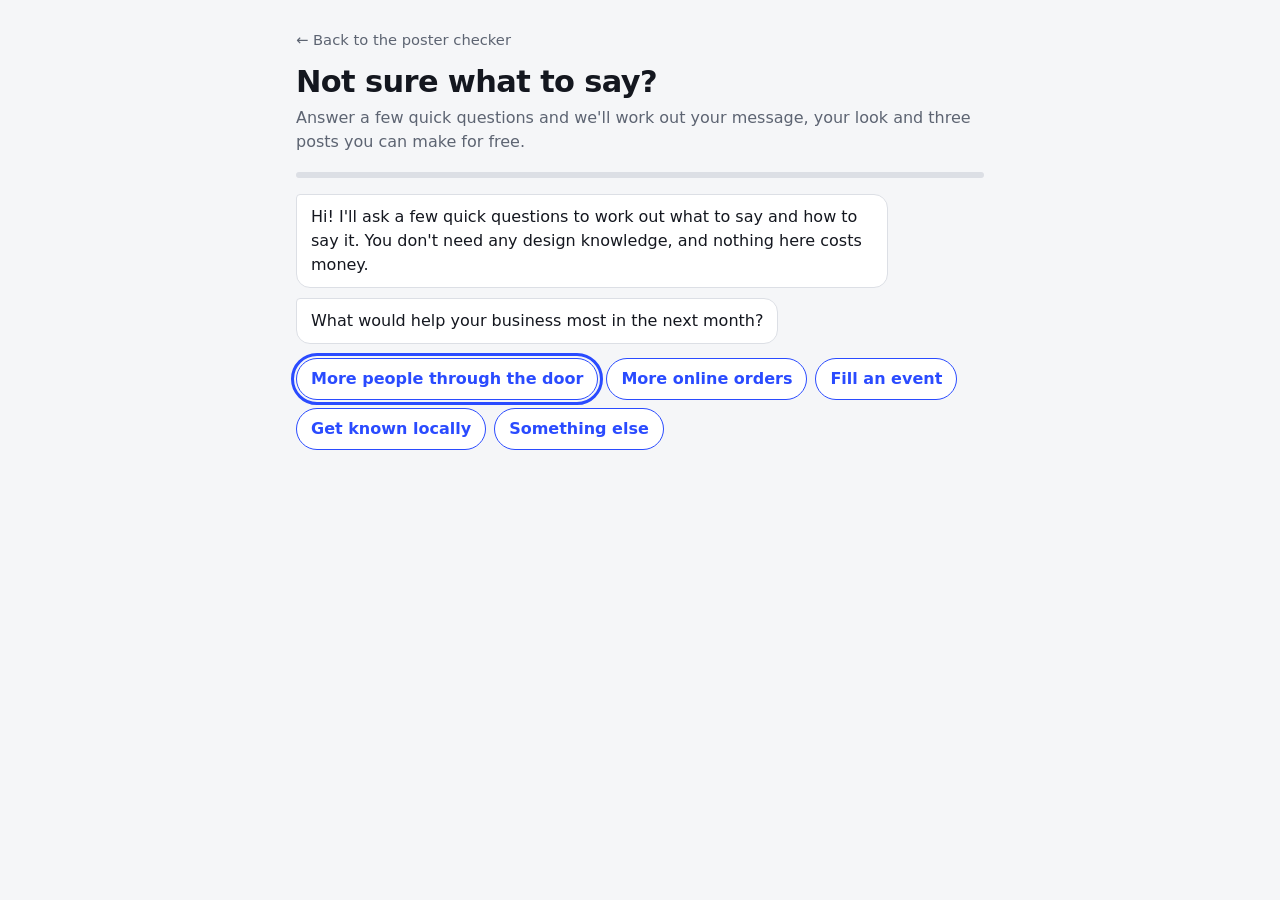
==== frontend/brief.html @ 22229e42 "Add files via upload" ====
<!DOCTYPE html>
<html lang="en">
<head>
<meta charset="UTF-8">
<meta name="viewport" content="width=device-width, initial-scale=1">
<title>Not sure what to say? · Saccade</title>
<style>
  :root {
    --bg: #f5f6f8;
    --panel: #ffffff;
    --ink: #14171f;
    --muted: #5d6472;
    --line: #dcdfe5;
    --accent: #2a4bff;
    --hi: #ffe14d;
  }
  * { box-sizing: border-box; }
  body {
    margin: 0; background: var(--bg); color: var(--ink);
    font-family: "Avenir Next", "Segoe UI", system-ui, sans-serif; line-height: 1.5;
  }
  .wrap { max-width: 720px; margin: 0 auto; padding: 28px 16px 64px; }
  header h1 { font-size: 1.9rem; line-height: 1.15; margin: 0 0 6px; letter-spacing: -0.02em; }
  header p { margin: 0 0 18px; color: var(--muted); }
  .back { display: inline-block; margin-bottom: 14px; color: var(--muted); text-decoration: none; font-size: 0.92rem; }
  .back:hover { color: var(--ink); }
  .progress { height: 6px; background: var(--line); border-radius: 3px; overflow: hidden; margin-bottom: 16px; }
  .progress > span { display: block; height: 100%; width: 0; background: var(--accent); transition: width 0.4s ease; }

  #log { display: flex; flex-direction: column; gap: 10px; }
  .msg { max-width: 86%; padding: 10px 14px; border-radius: 14px; white-space: pre-wrap; }
  .msg.bot { background: var(--panel); border: 1px solid var(--line); border-top-left-radius: 4px; align-self: flex-start; }
  .msg.me { background: var(--accent); color: #fff; border-top-right-radius: 4px; align-self: flex-end; }
  .typing { color: var(--muted); font-style: italic; }

  #composer { margin-top: 14px; display: flex; flex-direction: column; gap: 10px; }
  .row { display: flex; flex-wrap: wrap; gap: 8px; }
  .chip {
    font: inherit; padding: 8px 14px; border-radius: 999px; cursor: pointer;
    border: 1.5px solid var(--accent); background: #fff; color: var(--accent); font-weight: 600;
  }
  .chip:hover { background: #eef1ff; }
  .chip.on { background: var(--accent); color: #fff; }
  .chip.soft { border-color: var(--line); color: var(--ink); font-weight: 500; }
  .field { display: flex; gap: 8px; }
  .field input {
    flex: 1; font: inherit; padding: 10px 12px; border: 1.5px solid var(--line); border-radius: 8px; background: #fff; color: var(--ink);
  }
  button.primary {
    font: inherit; font-weight: 700; border: 0; border-radius: 8px; padding: 10px 18px;
    background: var(--accent); color: #fff; cursor: pointer;
  }
  button.primary:disabled { opacity: 0.45; cursor: not-allowed; }
  .hint { font-size: 0.88rem; color: var(--muted); }
  :focus-visible { outline: 3px solid var(--accent); outline-offset: 2px; }

  /* the brief */
  .brief { background: var(--panel); border: 1px solid var(--line); border-radius: 14px; padding: 22px; margin-top: 6px; }
  .brief h2 { margin: 0 0 4px; font-size: 1.3rem; }
  .brief h3 { margin: 22px 0 8px; font-size: 0.8rem; letter-spacing: 0.08em; text-transform: uppercase; color: var(--muted); }
  .core { font-size: 1.5rem; font-weight: 700; line-height: 1.25; letter-spacing: -0.01em; }
  .core mark { background: var(--hi); padding: 0 4px; border-radius: 3px; }
  .swatches { display: flex; flex-wrap: wrap; gap: 8px; margin-bottom: 8px; }
  .sw { width: 86px; height: 54px; border-radius: 8px; display: flex; align-items: flex-end; padding: 4px 6px; font-size: 0.72rem; border: 1px solid rgba(0,0,0,.08); }
  .ideas { display: grid; gap: 10px; }
  .idea { border: 1px solid var(--line); border-radius: 10px; padding: 12px 14px; }
  .idea b { display: block; }
  .tag { display: inline-block; font-size: 0.72rem; font-weight: 700; padding: 1px 8px; border-radius: 999px; background: var(--hi); margin-left: 6px; vertical-align: 1px; }
  .tag.later { background: var(--bg); color: var(--muted); }
  .notice { font-size: 0.9rem; color: var(--muted); margin-top: 4px; }
  .brief ul { margin: 0; padding-left: 20px; }
  .brief li { margin-bottom: 4px; }
  .actions { display: flex; flex-wrap: wrap; gap: 10px; margin-top: 24px; }
  a.primary { text-decoration: none; display: inline-block; font-weight: 700; border-radius: 8px; padding: 11px 18px; background: var(--accent); color: #fff; }
  button.secondary { font: inherit; font-weight: 600; padding: 10px 16px; border-radius: 8px; border: 1.5px solid var(--line); background: #fff; color: var(--ink); cursor: pointer; }
</style>
</head>
<body>
<div class="wrap">
  <a class="back" href="./#try">← Back to the poster checker</a>
  <header>
    <h1>Not sure what to say?</h1>
    <p>Answer a few quick questions and we'll work out your message, your look and three posts you can make for free.</p>
  </header>
  <div class="progress" aria-hidden="true"><span id="bar"></span></div>
  <div id="log" role="log" aria-live="polite"></div>
  <div id="composer"></div>
  <noscript>This page needs JavaScript to run.</noscript>
</div>

<script>
/* =====================================================================
   1. PURE LOGIC (no page code here, easy to test and to change)
   ===================================================================== */
const words = s => s.trim().split(/\s+/).filter(Boolean);
const cap = s => s ? s.charAt(0).toUpperCase() + s.slice(1) : s;

// Guess what kind of message the owner wants to promote.
function classify(t) {
  const s = t.toLowerCase();
  if (/(\d+\s?%|\boff\b|\bsale\b|discount|\bdeal\b|£|bogof|2[- ]?for[- ]?1|voucher|half price)/.test(s)) return 'offer';
  if (/(night|event|party|workshop|market|launch|opening|open mic|class|festival|gig|concert|tournament|meetup|social|show|live music)/.test(s)) return 'event';
  if (/(menu|\bnew\b|flavou?r|collection|range|dish|product|batch|season|special|arrival|drink|bake|coffee|cake)/.test(s)) return 'product';
  return 'story';
}

// "Jazz night on Friday, 2-for-1 cocktails" -> two separate messages.
// Only splits when EVERY piece has at least two words, so "pastries and coffee" stays whole.
function splitIdeas(t) {
  const parts = t.split(/\s*(?:,|;|&|\+|\band\b|\bplus\b|\/)\s*/i).map(p => p.trim()).filter(Boolean);
  const real = parts.filter(p => words(p).length >= 2);
  return (real.length >= 2 && real.length === parts.length) ? real.slice(0, 4) : [];
}

const PALETTES = {
  Cosy: ['#E8B07A', '#7A4B2A', '#FFF3E0'], Sleek: ['#111111', '#F5F5F5', '#C8A96A'],
  Playful: ['#FF5E5B', '#FFD23F', '#3BCEAC'], Serious: ['#12263A', '#FFFFFF', '#D1495B'],
  Handmade: ['#C97B4A', '#F2E3C6', '#4F6D5A'], Modern: ['#1D3557', '#F1FAEE', '#E63946'],
  Bold: ['#FF3D00', '#111111', '#FFE600'], Calm: ['#A8C3BC', '#F6F3EE', '#3D5A80'],
  Friendly: ['#FF8C42', '#FFF1D6', '#2A9D8F'], Premium: ['#1B1B1B', '#D4AF37', '#F7F1E3']
};
const FONTS = {
  Playful: 'Poppins (bold for the main message) with Nunito for small text',
  Bold: 'Poppins (bold for the main message) with Nunito for small text',
  Friendly: 'Poppins (bold for the main message) with Nunito for small text',
  Sleek: 'Montserrat or Inter, with lots of empty space',
  Modern: 'Montserrat or Inter, with lots of empty space',
  Premium: 'Montserrat or Inter, with lots of empty space',
  Cosy: 'Fraunces or Lora for the headline, Inter for small text',
  Handmade: 'Fraunces or Lora for the headline, Inter for small text',
  Serious: 'Inter or Source Serif, regular weight, generous spacing',
  Calm: 'Inter or Source Serif, regular weight, generous spacing'
};
const VOICES = {
  Playful: 'Light and a little cheeky. Use emoji sparingly.',
  Serious: 'Calm and confident. No exclamation marks.',
  Premium: 'Calm and confident. No exclamation marks.',
  Cosy: 'Warm, like talking to a regular.',
  Friendly: 'Warm, like talking to a regular.',
  Handmade: 'Warm and honest, like talking to a regular.',
  Bold: 'Short and punchy.',
  Sleek: 'Clean and direct. Fewer words.',
  Modern: 'Clean and direct. Fewer words.',
  Calm: 'Gentle and reassuring.'
};
const PHOTOS = {
  Cosy: 'warm light, close-ups of hands, steam and texture',
  Handmade: 'warm light, close-ups of hands, steam and texture',
  Sleek: 'clean backgrounds with plenty of empty space',
  Modern: 'clean backgrounds with plenty of empty space',
  Premium: 'clean backgrounds with plenty of empty space',
  Playful: 'bright, close and a bit messy is fine',
  Bold: 'bright, close and a bit messy is fine',
  Friendly: 'bright, natural, with people in the shot',
  Calm: 'soft daylight and wider shots',
  Serious: 'soft daylight, one subject, nothing in the background'
};

function ideasFor(A) {
  const when = A.when && A.when !== 'No end date' ? A.when : '';
  const type = A.offerType || 'story';
  let list;
  if (type === 'offer') list = [
    { title: 'The big number', what: `Make "${A.offer}" the biggest thing on the post, about a third of the space. Your name goes small in a corner${when ? `, with "${when.toLowerCase()}" underneath` : ''}.`, notice: 'The offer' },
    { title: 'One photo, one line', what: 'Use your best photo of what you sell and put the offer as a single short line on a calm part of the picture.', notice: 'The offer, then the photo' },
    { title: 'Last-chance reminder', what: when ? 'Post the same offer again on the last day with "ends tonight" or "last day".' : 'Repeat the offer once a week with a fresh photo, so regulars keep seeing it.', notice: when ? 'The deadline' : 'The offer' }
  ];
  else if (type === 'event') list = [
    { title: 'Date first', what: `Make the day and time the biggest text${A.when ? ` ("${A.when}")` : ''}, then the event name just below it. Add the place in smaller text.`, notice: 'The date' },
    { title: 'Behind the scenes', what: 'Post a 10-second clip or photo of you getting ready for it, with the event name as the only caption line.', notice: 'The event name' },
    { title: 'The day-before reminder', what: 'Post a simple "tomorrow" or "tonight" reminder with the same layout as your first post, so people recognise it.', notice: '"Tonight" or "Tomorrow"' }
  ];
  else if (type === 'product') list = [
    { title: 'Hero shot', what: 'One close-up photo of it on a plain background, with its name below in large text.', notice: 'The product' },
    { title: 'Made today', what: `A short clip or photo of it being made or prepared${A.special ? `, with "${A.special}" as the caption` : ''}.`, notice: 'The process' },
    { title: 'First reactions', what: 'Ask a customer what they think and post a photo with their one-line quote.', notice: 'The quote' }
  ];
  else list = [
    { title: 'Meet the maker', what: 'A friendly portrait of you or your team with one sentence about why you do this.', notice: 'Your face' },
    { title: 'Why we started', what: 'A photo of where it all began with a short caption in your own words.', notice: 'The first line of your story' },
    { title: "Regulars' favourites", what: 'A post showing what regulars order most, with the name of each favourite.', notice: 'The favourite' }
  ];
  return list.map((x, i) => ({ ...x, tag: i === 0 ? 'Start here' : 'If you have time' }));
}

function whereFor(A) {
  const map = {
    'Instagram': 'Instagram: post idea 1 as a portrait image (1080 × 1350) and repeat the message as a story (1080 × 1920).',
    'WhatsApp': 'WhatsApp: send the image with a one-line caption to a broadcast list or your Status, and ask regulars to forward it.',
    'Facebook group': 'Local Facebook groups: share the same image and write the offer in the caption too. Check the group rules on promotion first.',
    'Shop window or poster': 'Shop window: print idea 1 at A4 or A3 and put the main message where eyes land at standing height.',
    'Word of mouth': 'Word of mouth: say it out loud at the till and put it on a small card with each receipt.'
  };
  return (A.channels || []).map(c => map[c]).filter(Boolean);
}

function freeTipsFor(A) {
  const has = x => (A.assets || []).includes(x);
  const tier = (A.budget || '').startsWith('Almost') ? 0 : (A.budget || '').startsWith('Some') ? 1 : 2;
  const tips = [];
  if (has('Phone photos') || has('Nothing yet') || !(A.assets || []).length)
    tips.push('Photos: use your phone next to a window in daylight, no flash, and wipe the lens first.');
  tips.push(has('A Canva account')
    ? 'Design: start from a blank 1080 × 1350 post in Canva and keep only the main message and your name.'
    : 'Design: Canva has a free plan with "Instagram Post" templates. Delete everything except the main message and your name.');
  tips.push('Fonts and colours: use only the ones in this brief. Everything is free on Google Fonts and Canva.');
  tips.push(tier === 0 ? 'Time: do only idea 1 this week. It takes about 15 minutes.'
    : tier === 1 ? 'Time: do ideas 1 and 2 this week and keep idea 3 for next week.'
    : 'Time: spread all three over a week, one post every two or three days.');
  if (tier > 0 && (A.channels || []).includes('Shop window or poster'))
    tips.push('Optional: print your window poster at a local print shop. It is usually a few pounds.');
  return tips;
}

function buildBrief(A) {
  const vibes = A.vibe && A.vibe.length ? A.vibe : ['Friendly'];
  const colours = [];
  vibes.slice(0, 2).forEach((v, i) => (PALETTES[v] || []).slice(0, i === 0 ? 3 : 2).forEach(c => { if (!colours.includes(c)) colours.push(c); }));
  const voice = [...new Set(vibes.slice(0, 2).map(v => VOICES[v]).filter(Boolean))].join(' ');
  const when = A.when && A.when !== 'No end date' ? A.when : '';
  let core = cap(A.offer || 'Your main message');
  if (A.offerType === 'offer' && when) core += ' · ' + when.toLowerCase();
  if (A.offerType === 'event' && A.when) core += ' · ' + A.when;
  if (A.offerType === 'product' && A.special) core += ' · ' + A.special;
  return {
    core,
    notice: (A.offer || '').slice(0, 80),
    audience: cap(A.audience || 'Your regulars'),
    different: A.why ? cap(A.why) : '',
    tone: vibes.map(v => v.toLowerCase()).join(', '),
    voice,
    colours: colours.slice(0, 5),
    font: FONTS[vibes[0]] || FONTS.Friendly,
    photo: PHOTOS[vibes[0]] || PHOTOS.Friendly,
    ideas: ideasFor(A),
    where: whereFor(A),
    free: freeTipsFor(A)
  };
}

function briefToText(b) {
  const L = [];
  L.push('MY CREATIVE BRIEF', '', 'Core message: ' + b.core, 'Who it is for: ' + b.audience);
  if (b.different) L.push('What makes us different: ' + b.different);
  L.push('Tone: ' + b.tone + '. ' + b.voice, 'Colours: ' + b.colours.join(', '), 'Fonts: ' + b.font, 'Photos: ' + b.photo, '', 'POST IDEAS');
  b.ideas.forEach((x, i) => L.push(`${i + 1}. ${x.title} (${x.tag}): ${x.what} People should notice first: ${x.notice}.`));
  L.push('', 'WHERE TO POST'); b.where.forEach(w => L.push('- ' + w));
  L.push('', 'MAKE IT FOR FREE'); b.free.forEach(w => L.push('- ' + w));
  return L.join('\n');
}

/* =====================================================================
   2. THE QUESTIONS
   Each question: id, kind ('choice' | 'text' | 'multi'), text, options...
   after(value) runs once the person answers. It can add follow-up questions
   with insertNext(...). That is what makes the chat adapt to the replies.
   ===================================================================== */
const CHIPS_BY_GOAL = {
  'More people through the door': ['Weekend offer: ', 'New on the menu: ', 'Now open late on '],
  'More online orders': ['Free delivery on ', 'New product: ', 'Bundle deal: '],
  'Fill an event': ['Live music on ', 'Workshop on ', 'Grand opening on '],
  'Get known locally': ['Our story: ', 'Meet the team: ', 'Why we started: ']
};

function detailQs(type) {
  if (type === 'offer') return [{ id: 'when', kind: 'choice', text: 'When does it end?', options: ['This weekend', 'This week', 'This month', 'No end date'] }];
  if (type === 'event') return [{ id: 'when', kind: 'text', text: 'What day, time and place? One line is fine.', placeholder: 'e.g. Friday 8pm, 12 Elvet Bridge' }];
  if (type === 'product') return [{ id: 'special', kind: 'text', text: 'What makes it special, in your own words?', placeholder: 'e.g. baked fresh every morning' }];
  return [];
}

// Decides what to ask next about the main message.
async function resolveOffer(v, noMore) {
  A.offer = v.trim().replace(/[.!\s]+$/, '');
  const parts = splitIdeas(A.offer);
  if (parts.length) {                       // several messages in one reply -> ask them to pick one
    insertNext({
      id: 'offerPick', kind: 'choice',
      text: `That's ${parts.length} messages in one. People only remember one at a time. Which matters most this week?`,
      options: parts, after: c => resolveOffer(c, true)
    });
    return;
  }
  if (!noMore && words(A.offer).length < 3) { // too vague -> ask for detail
    const first = A.offer;
    insertNext({
      id: 'offerMore', kind: 'text',
      text: 'Can you add a detail? For example how much, which product, or which day.',
      placeholder: 'e.g. 50% off all pastries, Saturday and Sunday',
      after: d => resolveOffer(first + ' ' + d, true)
    });
    return;
  }
  A.offerType = classify(A.offer);           // offer / event / product / story -> different follow-up
  insertNext(...detailQs(A.offerType));
}

const Q = {
  goal: {
    id: 'goal', kind: 'choice',
    text: 'What would help your business most in the next month?',
    options: ['More people through the door', 'More online orders', 'Fill an event', 'Get known locally', 'Something else'],
    after: v => { if (v === 'Something else') insertNext({ id: 'goal', kind: 'text', text: 'No problem. In a few words, what would help most?', placeholder: 'e.g. more weekday lunch customers' }); }
  },
  offer: {
    id: 'offerRaw', kind: 'text',
    text: () => A.goal === 'Fill an event' ? "What's the event? Tell me in your own words." : "What's one thing you'd love people to know this week?",
    placeholder: 'e.g. 50% off pastries this weekend',
    chips: () => CHIPS_BY_GOAL[A.goal] || [],
    after: v => resolveOffer(v, false)
  },
  audience: {
    id: 'audience', kind: 'choice', allowText: true,
    text: 'Now think of your best customer. Who are they?',
    options: ['Students', 'Families', 'Local regulars', 'Young professionals', 'Tourists', 'Everyone'],
    after: v => {
      if (/\b(everyone|everybody|anyone|anybody|all)\b/i.test(v))
        insertNext({ id: 'audience', kind: 'text', text: '"Everyone" is hard to design for. Think of the last person who bought from you. Who were they?', placeholder: 'e.g. a student buying lunch between lectures' });
    }
  },
  why: {
    id: 'why', kind: 'choice', allowText: true,
    text: 'What do your regulars say they love about you?',
    options: ['Friendly service', 'Great prices', 'Handmade / homemade', 'Quality', 'Local and independent', 'Convenient']
  },
  vibe: {
    id: 'vibe', kind: 'multi', max: 3,
    text: 'Which words fit your business best? Pick up to three.',
    options: ['Cosy', 'Sleek', 'Playful', 'Serious', 'Handmade', 'Modern', 'Bold', 'Calm', 'Friendly', 'Premium']
  },
  assets: {
    id: 'assets', kind: 'multi', exclusive: 'Nothing yet',
    text: 'What do you already have to work with?',
    options: ['Phone photos', 'Product photos', 'A logo', 'A Canva account', 'Nothing yet'],
    after: v => { if (v.includes('Nothing yet')) say("That's fine. A phone and window light are enough, and I'll show you how."); }
  },
  budget: {
    id: 'budget', kind: 'choice',
    text: 'How much time and money can you spare?',
    options: ['Almost none: 30 minutes a week, £0', 'Some: 1–2 hours a week, under £20', 'More: I can invest time and a bit of money']
  },
  channels: {
    id: 'channels', kind: 'multi', exclusive: 'Not sure yet',
    text: 'Where do your customers already look?',
    options: ['Instagram', 'WhatsApp', 'Facebook group', 'Shop window or poster', 'Word of mouth', 'Not sure yet'],
    after: v => {
      if (v.includes('Not sure yet')) {
        A.channels = ['Instagram', 'Shop window or poster'];
        say("No problem. I'll start you with Instagram and a poster for your window.");
      }
    }
  }
};
const BASE = [Q.goal, Q.offer, Q.audience, Q.why, Q.vibe, Q.assets, Q.budget, Q.channels];

/* =====================================================================
   3. THE CHAT ENGINE
   ===================================================================== */
const logEl = document.getElementById('log');
const composer = document.getElementById('composer');
const bar = document.getElementById('bar');
let A = {}, queue = [], asked = 0, currentQ = null;

function el(tag, cls, text) {
  const e = document.createElement(tag);
  if (cls) e.className = cls;
  if (text !== undefined) e.textContent = text;
  return e;
}
function insertNext(...qs) { queue.unshift(...qs); }
function scrollDown() { logEl.lastElementChild && logEl.lastElementChild.scrollIntoView({ behavior: 'smooth', block: 'nearest' }); }
function add(cls, text) { const m = el('div', 'msg ' + cls, text); logEl.appendChild(m); scrollDown(); return m; }
function me(text) { add('me', text); }
function say(text) { add('bot', text); }
function bot(text, delay = 450) {
  return new Promise(resolve => {
    const t = add('bot typing', '…');
    setTimeout(() => { t.className = 'msg bot'; t.textContent = text; scrollDown(); resolve(); }, delay);
  });
}
function setBar(r) { bar.style.width = Math.round(r * 100) + '%'; }

async function next() {
  if (!queue.length) return finish();
  currentQ = queue.shift();
  asked++;
  setBar((asked - 1) / (asked + queue.length));
  const text = typeof currentQ.text === 'function' ? currentQ.text() : currentQ.text;
  await bot(text);
  renderComposer(currentQ);
}

async function submit(q, value, display) {
  composer.replaceChildren();
  me(display !== undefined ? display : String(value));
  A[q.id] = value;
  if (q.after) await q.after(value);
  next();
}

function renderComposer(q) {
  composer.replaceChildren();
  if (q.kind === 'choice') {
    const row = el('div', 'row');
    q.options.forEach(o => { const b = el('button', 'chip', o); b.type = 'button'; b.onclick = () => submit(q, o); row.appendChild(b); });
    composer.appendChild(row);
    if (q.allowText) { composer.appendChild(el('div', 'hint', 'Or type your own:')); composer.appendChild(textField(q, 'Type here')); }
    row.firstChild.focus();
  } else if (q.kind === 'text') {
    const sug = q.chips ? q.chips() : [];
    if (sug.length) {
      const row = el('div', 'row');
      sug.forEach(s => { const b = el('button', 'chip soft', s.trim().replace(/[:]$/, '') + '…'); b.type = 'button'; b.onclick = () => { input.value = s; input.focus(); input.setSelectionRange(s.length, s.length); }; row.appendChild(b); });
      composer.appendChild(el('div', 'hint', 'Need a start? Tap one and finish it:'));
      composer.appendChild(row);
    }
    const f = textField(q, q.placeholder || 'Type your answer');
    var input = f.querySelector('input');
    composer.appendChild(f);
    input.focus();
  } else if (q.kind === 'multi') {
    const picked = new Set();
    const row = el('div', 'row');
    const done = el('button', 'primary', 'Done'); done.type = 'button'; done.disabled = true;
    const chips = {};
    q.options.forEach(o => {
      const b = el('button', 'chip', o); b.type = 'button'; b.setAttribute('aria-pressed', 'false'); chips[o] = b;
      b.onclick = () => {
        if (picked.has(o)) picked.delete(o);
        else {
          if (q.exclusive) {
            if (o === q.exclusive) picked.clear();
            else picked.delete(q.exclusive);
          }
          if (q.max && picked.size >= q.max && o !== q.exclusive) return;
          picked.add(o);
        }
        Object.entries(chips).forEach(([k, btn]) => { btn.classList.toggle('on', picked.has(k)); btn.setAttribute('aria-pressed', picked.has(k)); });
        done.disabled = picked.size === 0;
      };
      row.appendChild(b);
    });
    done.onclick = () => { const v = [...picked]; submit(q, v, v.join(', ')); };
    composer.appendChild(row);
    if (q.max) composer.appendChild(el('div', 'hint', 'Pick up to ' + q.max + '.'));
    composer.appendChild(done);
    row.firstChild.focus();
  }
}

function textField(q, placeholder) {
  const f = el('form', 'field');
  const i = el('input'); i.type = 'text'; i.placeholder = placeholder; i.setAttribute('aria-label', 'Your answer'); i.maxLength = 200;
  const b = el('button', 'primary', 'Send'); b.type = 'submit';
  f.append(i, b);
  f.onsubmit = e => { e.preventDefault(); const v = i.value.trim(); if (v) submit(q, v); };
  return f;
}

/* =====================================================================
   4. SHOWING THE BRIEF
   ===================================================================== */
function textOn(hex) {
  const n = parseInt(hex.slice(1), 16), r = n >> 16, g = (n >> 8) & 255, b = n & 255;
  return (0.299 * r + 0.587 * g + 0.114 * b) > 150 ? '#14171f' : '#ffffff';
}
function section(card, title, node) { card.append(el('h3', '', title), node); }
function list(items) { const u = el('ul'); items.forEach(t => u.appendChild(el('li', '', t))); return u; }

function renderBrief(b) {
  const card = el('div', 'brief');
  card.appendChild(el('h2', '', 'Your creative brief'));

  const core = el('div', 'core'); core.appendChild(el('mark', '', b.core));
  section(card, 'What people should notice first', core);
  section(card, 'Who it is for', el('div', '', b.audience + (b.different ? '. What makes you different: ' + b.different.toLowerCase() + '.' : '')));
  section(card, 'How it should sound', el('div', '', 'Tone: ' + b.tone + '. ' + b.voice));

  const look = el('div');
  const sw = el('div', 'swatches');
  b.colours.forEach(c => { const s = el('div', 'sw', c); s.style.background = c; s.style.color = textOn(c); sw.appendChild(s); });
  look.append(sw, el('div', '', 'Fonts: ' + b.font), el('div', '', 'Photos: ' + b.photo));
  section(card, 'Look and feel', look);

  const ideas = el('div', 'ideas');
  b.ideas.forEach((x, i) => {
    const d = el('div', 'idea');
    const t = el('b', '', (i + 1) + '. ' + x.title);
    t.appendChild(el('span', 'tag' + (i ? ' later' : ''), x.tag));
    d.append(t, el('div', '', x.what), el('div', 'notice', 'People should notice first: ' + x.notice));
    ideas.appendChild(d);
  });
  section(card, 'Three posts you can make', ideas);
  if (b.where.length) section(card, 'Where to post', list(b.where));
  section(card, 'Make it for free', list(b.free));

  const actions = el('div', 'actions');
  const check = el('a', 'primary', 'Check my post with Saccade →');
  check.href = './?notice=' + encodeURIComponent(b.notice) + '#try';
  const copy = el('button', 'secondary', 'Copy this brief'); copy.type = 'button';
  copy.onclick = async () => {
    try { await navigator.clipboard.writeText(briefToText(b)); copy.textContent = 'Copied ✓'; }
    catch (e) { copy.textContent = 'Could not copy'; }
  };
  const again = el('button', 'secondary', 'Start again'); again.type = 'button';
  again.onclick = start;
  actions.append(check, copy, again);
  card.appendChild(actions);

  logEl.appendChild(card);
  card.scrollIntoView({ behavior: 'smooth', block: 'start' });
}

async function finish() {
  setBar(1);
  composer.replaceChildren();
  await bot("That's everything I need. Here's your creative brief.");
  renderBrief(buildBrief(A));
}

async function start() {
  A = {}; queue = [...BASE]; asked = 0; currentQ = null;
  logEl.replaceChildren(); composer.replaceChildren(); setBar(0);
  await bot("Hi! I'll ask a few quick questions to work out what to say and how to say it. You don't need any design knowledge, and nothing here costs money.", 300);
  next();
}
if (typeof document !== 'undefined' && !window.__NO_AUTOSTART) start();
</script>
</body>
</html>
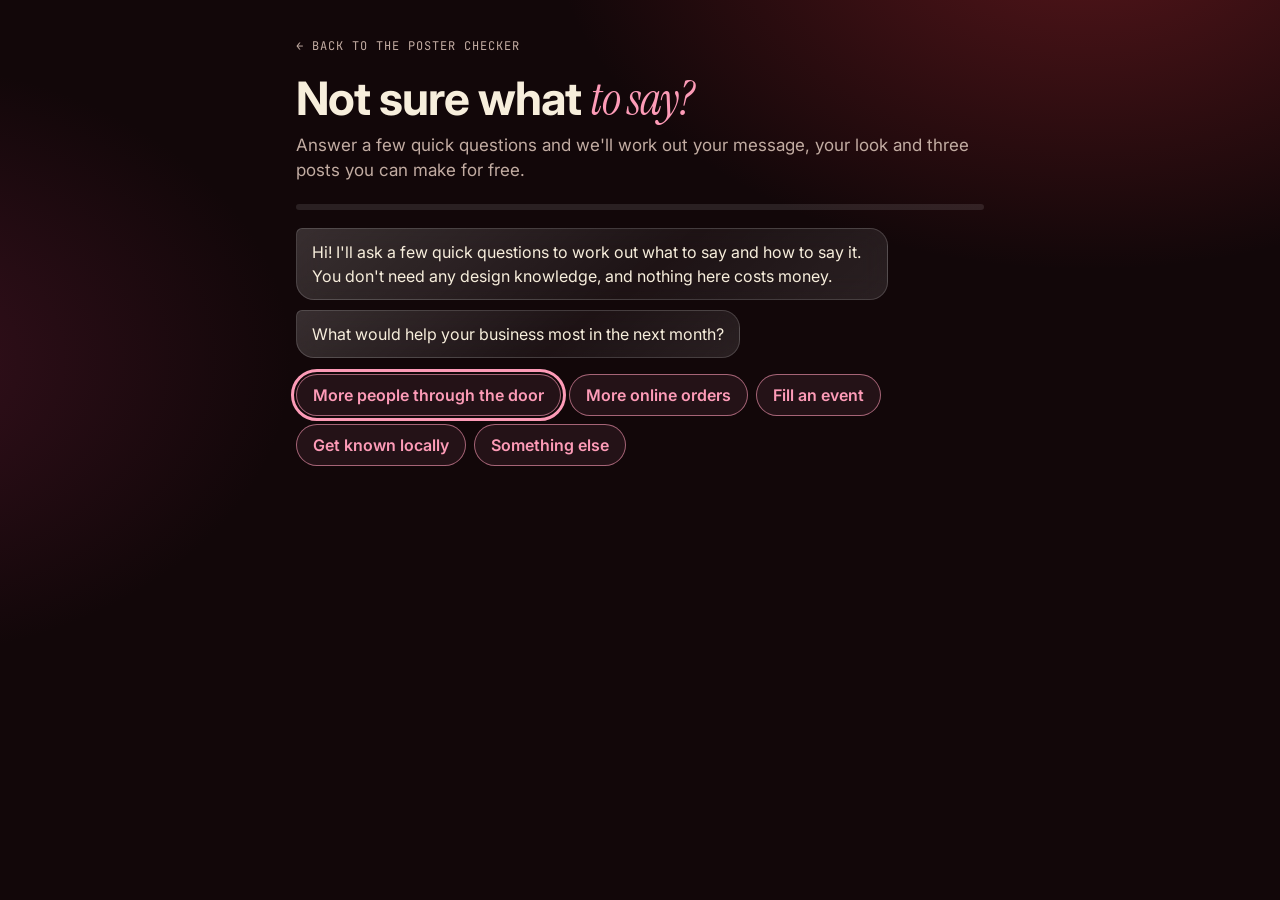
==== commit c218ecd3: "Restyle brief page" ====
--- a/frontend/brief.html
+++ b/frontend/brief.html
@@ -4,82 +4,90 @@
 <meta charset="UTF-8">
 <meta name="viewport" content="width=device-width, initial-scale=1">
 <title>Not sure what to say? · Saccade</title>
+<link rel="preconnect" href="https://fonts.googleapis.com">
+<link rel="stylesheet" href="https://fonts.googleapis.com/css2?family=Inter:wght@400;500;600;700;800&family=Instrument+Serif:ital@0;1&family=JetBrains+Mono:wght@500;700&display=swap">
 <style>
+  /* Cherry Velvet, same as the rest of Saccade */
   :root {
-    --bg: #f5f6f8;
-    --panel: #ffffff;
-    --ink: #14171f;
-    --muted: #5d6472;
-    --line: #dcdfe5;
-    --accent: #2a4bff;
-    --hi: #ffe14d;
+    --bg: #120709; --bg-2: #2A0F14;
+    --ink: #F7EEDC; --muted: #C2ACA2; --label: #F3E6BD;
+    --line: rgba(255,255,255,0.16);
+    --accent: #FD9BB7; --hi: #D8973C;
+    --glass: linear-gradient(140deg, rgba(255,255,255,0.16), rgba(255,255,255,0.05) 60%, rgba(255,255,255,0.1));
+    --serif: 'Instrument Serif', Georgia, serif; --mono: 'JetBrains Mono', ui-monospace, monospace;
   }
   * { box-sizing: border-box; }
   body {
-    margin: 0; background: var(--bg); color: var(--ink);
-    font-family: "Avenir Next", "Segoe UI", system-ui, sans-serif; line-height: 1.5;
-  }
-  .wrap { max-width: 720px; margin: 0 auto; padding: 28px 16px 64px; }
-  header h1 { font-size: 1.9rem; line-height: 1.15; margin: 0 0 6px; letter-spacing: -0.02em; }
-  header p { margin: 0 0 18px; color: var(--muted); }
-  .back { display: inline-block; margin-bottom: 14px; color: var(--muted); text-decoration: none; font-size: 0.92rem; }
+    margin: 0; min-height: 100vh; color: var(--ink); line-height: 1.5;
+    font-family: Inter, system-ui, sans-serif;
+    background: radial-gradient(900px 600px at 85% -10%, rgba(173,40,49,0.45), transparent 60%),
+                radial-gradient(700px 500px at -10% 40%, rgba(110,30,59,0.4), transparent 60%), var(--bg);
+    background-attachment: fixed;
+  }
+  .wrap { max-width: 720px; margin: 0 auto; padding: 32px 16px 72px; }
+  header h1 { font-size: clamp(32px, 5vw, 46px); line-height: 1.1; margin: 0 0 8px; letter-spacing: -1px; }
+  header h1 em { font-family: var(--serif); font-weight: 400; color: var(--accent); }
+  header p { margin: 0 0 20px; color: var(--muted); font-size: 17px; }
+  .back { display: inline-block; margin-bottom: 18px; color: var(--muted); text-decoration: none; font-family: var(--mono); font-size: 12px; letter-spacing: 1px; text-transform: uppercase; }
   .back:hover { color: var(--ink); }
-  .progress { height: 6px; background: var(--line); border-radius: 3px; overflow: hidden; margin-bottom: 16px; }
-  .progress > span { display: block; height: 100%; width: 0; background: var(--accent); transition: width 0.4s ease; }
+  .progress { height: 6px; background: rgba(255,255,255,0.1); border-radius: 3px; overflow: hidden; margin-bottom: 18px; }
+  .progress > span { display: block; height: 100%; width: 0; background: linear-gradient(90deg, #AD2831, var(--accent)); transition: width 0.4s ease; }
 
   #log { display: flex; flex-direction: column; gap: 10px; }
-  .msg { max-width: 86%; padding: 10px 14px; border-radius: 14px; white-space: pre-wrap; }
-  .msg.bot { background: var(--panel); border: 1px solid var(--line); border-top-left-radius: 4px; align-self: flex-start; }
-  .msg.me { background: var(--accent); color: #fff; border-top-right-radius: 4px; align-self: flex-end; }
+  .msg { max-width: 86%; padding: 11px 15px; border-radius: 18px; white-space: pre-wrap; }
+  .msg.bot { background: var(--glass); border: 1px solid var(--line); border-top-left-radius: 6px; align-self: flex-start; backdrop-filter: blur(14px); -webkit-backdrop-filter: blur(14px); }
+  .msg.me { background: var(--accent); color: var(--bg); font-weight: 600; border-top-right-radius: 6px; align-self: flex-end; }
   .typing { color: var(--muted); font-style: italic; }
 
-  #composer { margin-top: 14px; display: flex; flex-direction: column; gap: 10px; }
+  #composer { margin-top: 16px; display: flex; flex-direction: column; gap: 10px; }
   .row { display: flex; flex-wrap: wrap; gap: 8px; }
   .chip {
-    font: inherit; padding: 8px 14px; border-radius: 999px; cursor: pointer;
-    border: 1.5px solid var(--accent); background: #fff; color: var(--accent); font-weight: 600;
-  }
-  .chip:hover { background: #eef1ff; }
-  .chip.on { background: var(--accent); color: #fff; }
-  .chip.soft { border-color: var(--line); color: var(--ink); font-weight: 500; }
+    font: inherit; padding: 8px 16px; border-radius: 999px; cursor: pointer;
+    border: 1.5px solid rgba(253,155,183,0.6); background: rgba(253,155,183,0.08); color: var(--accent); font-weight: 600;
+  }
+  .chip:hover { background: rgba(253,155,183,0.18); }
+  .chip.on { background: var(--accent); color: var(--bg); border-color: var(--accent); }
+  .chip.soft { border-color: var(--line); color: var(--ink); font-weight: 500; background: rgba(255,255,255,0.05); }
   .field { display: flex; gap: 8px; }
   .field input {
-    flex: 1; font: inherit; padding: 10px 12px; border: 1.5px solid var(--line); border-radius: 8px; background: #fff; color: var(--ink);
-  }
+    flex: 1; font: inherit; padding: 12px 14px; border: 1px solid var(--line); border-radius: 14px; background: rgba(255,255,255,0.07); color: var(--ink);
+  }
+  .field input::placeholder { color: var(--muted); }
   button.primary {
-    font: inherit; font-weight: 700; border: 0; border-radius: 8px; padding: 10px 18px;
-    background: var(--accent); color: #fff; cursor: pointer;
-  }
-  button.primary:disabled { opacity: 0.45; cursor: not-allowed; }
+    font: inherit; font-weight: 700; border: 0; border-radius: 999px; padding: 11px 20px;
+    background: var(--accent); color: var(--bg); cursor: pointer;
+  }
+  button.primary:disabled { opacity: 0.4; cursor: not-allowed; }
   .hint { font-size: 0.88rem; color: var(--muted); }
   :focus-visible { outline: 3px solid var(--accent); outline-offset: 2px; }
 
   /* the brief */
-  .brief { background: var(--panel); border: 1px solid var(--line); border-radius: 14px; padding: 22px; margin-top: 6px; }
-  .brief h2 { margin: 0 0 4px; font-size: 1.3rem; }
-  .brief h3 { margin: 22px 0 8px; font-size: 0.8rem; letter-spacing: 0.08em; text-transform: uppercase; color: var(--muted); }
+  .brief { background: var(--glass); border: 1px solid rgba(255,255,255,0.22); border-radius: 26px; padding: 26px; margin-top: 8px; backdrop-filter: blur(18px); -webkit-backdrop-filter: blur(18px); }
+  .brief h2 { margin: 0 0 4px; font-size: 1.6rem; letter-spacing: -0.5px; }
+  .brief h3 { margin: 24px 0 8px; font-family: var(--mono); font-size: 0.74rem; letter-spacing: 0.12em; text-transform: uppercase; color: var(--label); }
   .core { font-size: 1.5rem; font-weight: 700; line-height: 1.25; letter-spacing: -0.01em; }
-  .core mark { background: var(--hi); padding: 0 4px; border-radius: 3px; }
+  .core mark { background: var(--accent); color: var(--bg); padding: 0 6px; border-radius: 4px; }
   .swatches { display: flex; flex-wrap: wrap; gap: 8px; margin-bottom: 8px; }
-  .sw { width: 86px; height: 54px; border-radius: 8px; display: flex; align-items: flex-end; padding: 4px 6px; font-size: 0.72rem; border: 1px solid rgba(0,0,0,.08); }
+  .sw { width: 86px; height: 54px; border-radius: 10px; display: flex; align-items: flex-end; padding: 4px 6px; font-family: var(--mono); font-size: 0.68rem; border: 1px solid rgba(255,255,255,0.2); }
   .ideas { display: grid; gap: 10px; }
-  .idea { border: 1px solid var(--line); border-radius: 10px; padding: 12px 14px; }
+  .idea { border: 1px solid var(--line); border-radius: 16px; padding: 14px 16px; background: rgba(255,255,255,0.04); }
   .idea b { display: block; }
-  .tag { display: inline-block; font-size: 0.72rem; font-weight: 700; padding: 1px 8px; border-radius: 999px; background: var(--hi); margin-left: 6px; vertical-align: 1px; }
-  .tag.later { background: var(--bg); color: var(--muted); }
+  .tag { display: inline-block; font-size: 0.7rem; font-weight: 700; padding: 1px 9px; border-radius: 999px; background: var(--hi); color: var(--bg); margin-left: 6px; vertical-align: 1px; }
+  .tag.later { background: rgba(255,255,255,0.12); color: var(--muted); }
   .notice { font-size: 0.9rem; color: var(--muted); margin-top: 4px; }
   .brief ul { margin: 0; padding-left: 20px; }
   .brief li { margin-bottom: 4px; }
-  .actions { display: flex; flex-wrap: wrap; gap: 10px; margin-top: 24px; }
-  a.primary { text-decoration: none; display: inline-block; font-weight: 700; border-radius: 8px; padding: 11px 18px; background: var(--accent); color: #fff; }
-  button.secondary { font: inherit; font-weight: 600; padding: 10px 16px; border-radius: 8px; border: 1.5px solid var(--line); background: #fff; color: var(--ink); cursor: pointer; }
+  .actions { display: flex; flex-wrap: wrap; gap: 10px; margin-top: 26px; }
+  a.primary { text-decoration: none; display: inline-block; font-weight: 700; border-radius: 999px; padding: 12px 20px; background: var(--accent); color: var(--bg); }
+  button.secondary { font: inherit; font-weight: 600; padding: 11px 18px; border-radius: 999px; border: 1px solid var(--line); background: rgba(255,255,255,0.06); color: var(--ink); cursor: pointer; }
+  button.secondary:hover { background: rgba(255,255,255,0.12); }
 </style>
 </head>
 <body>
 <div class="wrap">
   <a class="back" href="./#try">← Back to the poster checker</a>
   <header>
-    <h1>Not sure what to say?</h1>
+    <h1>Not sure what <em>to say?</em></h1>
     <p>Answer a few quick questions and we'll work out your message, your look and three posts you can make for free.</p>
   </header>
   <div class="progress" aria-hidden="true"><span id="bar"></span></div>
@@ -462,7 +470,7 @@
    ===================================================================== */
 function textOn(hex) {
   const n = parseInt(hex.slice(1), 16), r = n >> 16, g = (n >> 8) & 255, b = n & 255;
-  return (0.299 * r + 0.587 * g + 0.114 * b) > 150 ? '#14171f' : '#ffffff';
+  return (0.299 * r + 0.587 * g + 0.114 * b) > 150 ? '#120709' : '#F7EEDC';
 }
 function section(card, title, node) { card.append(el('h3', '', title), node); }
 function list(items) { const u = el('ul'); items.forEach(t => u.appendChild(el('li', '', t))); return u; }
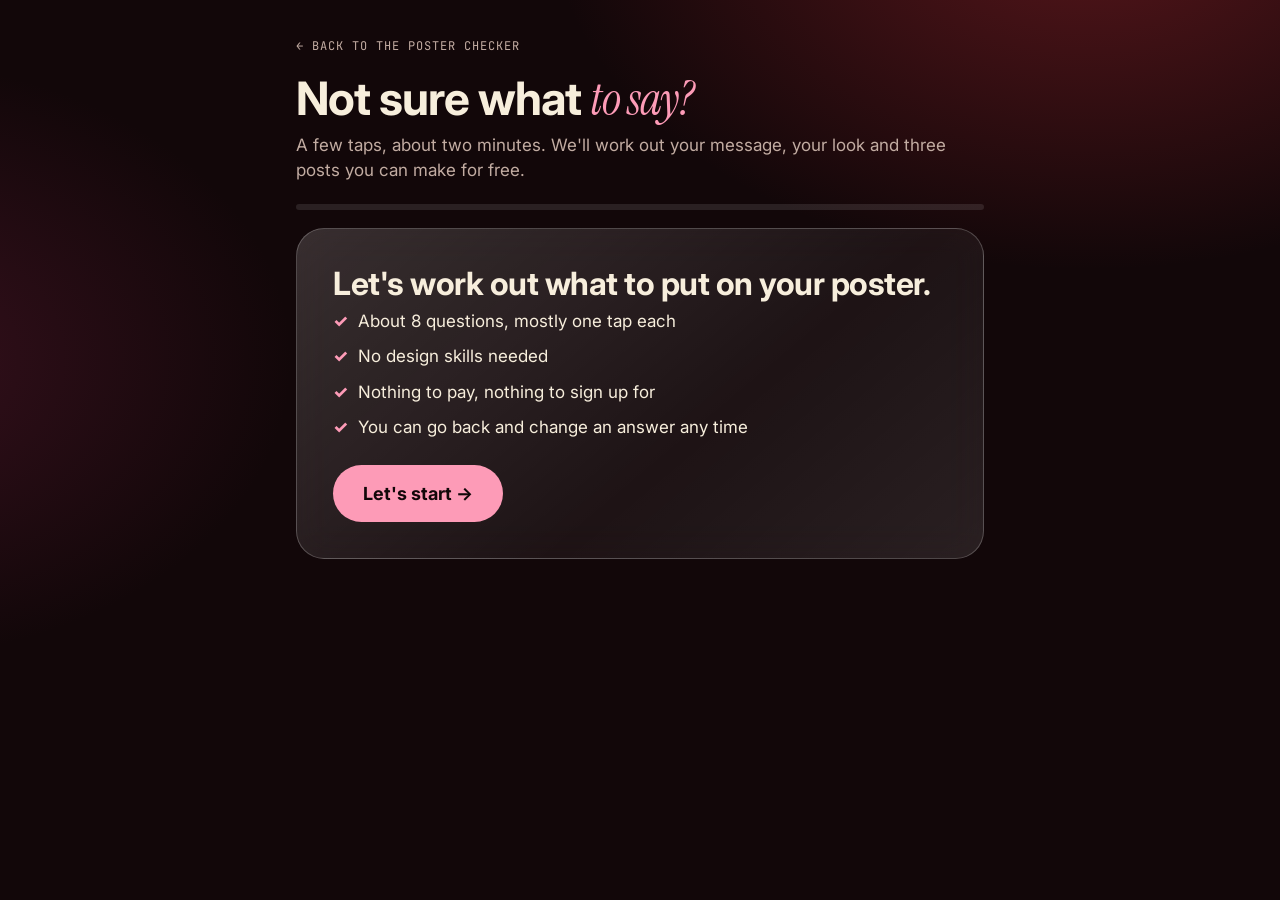
==== commit afec1894: "Question" ====
--- a/frontend/brief.html
+++ b/frontend/brief.html
@@ -17,6 +17,7 @@
     --serif: 'Instrument Serif', Georgia, serif; --mono: 'JetBrains Mono', ui-monospace, monospace;
   }
   * { box-sizing: border-box; }
+  [hidden] { display: none !important; }
   body {
     margin: 0; min-height: 100vh; color: var(--ink); line-height: 1.5;
     font-family: Inter, system-ui, sans-serif;
@@ -81,6 +82,36 @@
   a.primary { text-decoration: none; display: inline-block; font-weight: 700; border-radius: 999px; padding: 12px 20px; background: var(--accent); color: var(--bg); }
   button.secondary { font: inherit; font-weight: 600; padding: 11px 18px; border-radius: 999px; border: 1px solid var(--line); background: rgba(255,255,255,0.06); color: var(--ink); cursor: pointer; }
   button.secondary:hover { background: rgba(255,255,255,0.12); }
+
+  /* step-by-step questions (one per screen) */
+  .topbar { display: flex; align-items: center; justify-content: space-between; margin-bottom: 10px; min-height: 40px; }
+  .backbtn { font: inherit; font-size: 16px; font-weight: 600; color: var(--ink); background: rgba(255,255,255,0.06); border: 1px solid var(--line); border-radius: 999px; padding: 8px 16px; cursor: pointer; }
+  .backbtn:disabled { visibility: hidden; }
+  .steptxt { font-size: 15px; color: var(--muted); }
+  .card { background: var(--glass); border: 1px solid rgba(255,255,255,0.22); border-radius: 28px; padding: clamp(22px, 5vw, 36px); backdrop-filter: blur(18px); -webkit-backdrop-filter: blur(18px); animation: cardIn .35s ease both; }
+  @keyframes cardIn { from { opacity: 0; transform: translateY(14px); } to { opacity: 1; transform: none; } }
+  .card h2 { font-size: clamp(24px, 4.2vw, 32px); line-height: 1.2; letter-spacing: -0.5px; margin: 0 0 6px; }
+  .card .sub { color: var(--muted); font-size: 17px; margin: 0 0 22px; }
+  .note { display: inline-block; background: rgba(216,151,60,0.16); border: 1px solid rgba(216,151,60,0.45); color: #F3D8A8; border-radius: 14px; padding: 8px 14px; font-size: 15px; margin-bottom: 16px; }
+  .tiles { display: grid; grid-template-columns: repeat(auto-fill, minmax(220px, 1fr)); gap: 12px; }
+  .tile { font: inherit; font-size: 18px; font-weight: 600; text-align: left; color: var(--ink); min-height: 64px; padding: 16px 18px; border-radius: 18px; cursor: pointer;
+    background: rgba(255,255,255,0.06); border: 1.5px solid rgba(255,255,255,0.18); display: flex; align-items: center; gap: 12px; transition: background .15s, border-color .15s, transform .1s; }
+  .tile:hover { background: rgba(253,155,183,0.1); border-color: rgba(253,155,183,0.6); }
+  .tile:active { transform: scale(0.98); }
+  .tile .box { flex: 0 0 auto; width: 26px; height: 26px; border-radius: 50%; border: 2px solid rgba(255,255,255,0.35); display: grid; place-items: center; font-size: 15px; color: var(--bg); }
+  .tile.multi .box { border-radius: 8px; }
+  .tile.on { background: rgba(253,155,183,0.2); border-color: var(--accent); }
+  .tile.on .box { background: var(--accent); border-color: var(--accent); }
+  .bigin { width: 100%; font: inherit; font-size: 20px; padding: 16px 18px; border-radius: 18px; border: 1.5px solid rgba(255,255,255,0.25); background: rgba(255,255,255,0.07); color: var(--ink); }
+  .bigin:focus { border-color: var(--accent); outline: none; }
+  .bigin::placeholder { color: var(--muted); }
+  .starters { display: flex; flex-wrap: wrap; gap: 8px; margin: 14px 0 0; }
+  .nextrow { display: flex; align-items: center; gap: 14px; margin-top: 24px; flex-wrap: wrap; }
+  .nextbtn { font: inherit; font-size: 18px; font-weight: 700; border: 0; border-radius: 999px; padding: 15px 30px; background: var(--accent); color: var(--bg); cursor: pointer; }
+  .nextbtn:disabled { opacity: 0.35; cursor: not-allowed; }
+  .linkish { font: inherit; font-size: 16px; background: none; border: 0; color: var(--accent); cursor: pointer; padding: 6px 0; text-decoration: underline; text-underline-offset: 3px; }
+  .welcome ul { list-style: none; padding: 0; margin: 0 0 6px; display: grid; gap: 10px; font-size: 17px; }
+  .welcome li::before { content: "✓"; color: var(--accent); font-weight: 800; margin-right: 10px; }
 </style>
 </head>
 <body>
@@ -88,11 +119,14 @@
   <a class="back" href="./#try">← Back to the poster checker</a>
   <header>
     <h1>Not sure what <em>to say?</em></h1>
-    <p>Answer a few quick questions and we'll work out your message, your look and three posts you can make for free.</p>
+    <p>A few taps, about two minutes. We'll work out your message, your look and three posts you can make for free.</p>
   </header>
+  <div class="topbar" id="topbar" hidden>
+    <button type="button" class="backbtn" id="backBtn">← Back</button>
+    <span id="stepTxt" class="steptxt"></span>
+  </div>
   <div class="progress" aria-hidden="true"><span id="bar"></span></div>
-  <div id="log" role="log" aria-live="polite"></div>
-  <div id="composer"></div>
+  <main id="stage" aria-live="polite"></main>
   <noscript>This page needs JavaScript to run.</noscript>
 </div>
 
@@ -362,12 +396,15 @@
 const BASE = [Q.goal, Q.offer, Q.audience, Q.why, Q.vibe, Q.assets, Q.budget, Q.channels];
 
 /* =====================================================================
-   3. THE CHAT ENGINE
+   3. ONE QUESTION PER SCREEN
+   Big tap targets, plain words, a Back button, no chat. Most answers are a
+   single tap; typing is only asked for when we really need their words.
    ===================================================================== */
-const logEl = document.getElementById('log');
-const composer = document.getElementById('composer');
+const stage = document.getElementById('stage');
+const logEl = stage;                       // the brief is drawn here at the end
 const bar = document.getElementById('bar');
-let A = {}, queue = [], asked = 0, currentQ = null;
+const topbar = document.getElementById('topbar'), backBtn = document.getElementById('backBtn'), stepTxt = document.getElementById('stepTxt');
+let A = {}, queue = [], history = [], note = '';
 
 function el(tag, cls, text) {
   const e = document.createElement(tag);
@@ -376,92 +413,101 @@
   return e;
 }
 function insertNext(...qs) { queue.unshift(...qs); }
-function scrollDown() { logEl.lastElementChild && logEl.lastElementChild.scrollIntoView({ behavior: 'smooth', block: 'nearest' }); }
-function add(cls, text) { const m = el('div', 'msg ' + cls, text); logEl.appendChild(m); scrollDown(); return m; }
-function me(text) { add('me', text); }
-function say(text) { add('bot', text); }
-function bot(text, delay = 450) {
-  return new Promise(resolve => {
-    const t = add('bot typing', '…');
-    setTimeout(() => { t.className = 'msg bot'; t.textContent = text; scrollDown(); resolve(); }, delay);
-  });
-}
+function say(text) { note = text; }                       // a friendly note shown on the next screen
 function setBar(r) { bar.style.width = Math.round(r * 100) + '%'; }
-
-async function next() {
+const clone = o => JSON.parse(JSON.stringify(o));
+
+function go() {
   if (!queue.length) return finish();
-  currentQ = queue.shift();
-  asked++;
-  setBar((asked - 1) / (asked + queue.length));
-  const text = typeof currentQ.text === 'function' ? currentQ.text() : currentQ.text;
-  await bot(text);
-  renderComposer(currentQ);
-}
-
-async function submit(q, value, display) {
-  composer.replaceChildren();
-  me(display !== undefined ? display : String(value));
-  A[q.id] = value;
+  show(queue.shift(), undefined);
+}
+let current = null;
+async function answer(q, value) {
+  history.push({ q, prev: value, A: clone(A), queue: [...queue], note });
+  A[q.id] = value; note = '';
   if (q.after) await q.after(value);
-  next();
-}
-
-function renderComposer(q) {
-  composer.replaceChildren();
+  go();
+}
+function back() {
+  const h = history.pop(); if (!h) return;
+  A = h.A; queue = h.queue; note = h.note;
+  show(h.q, h.prev);
+}
+backBtn.onclick = back;
+
+function show(q, prev) {
+  current = q;
+  const n = history.length + 1, total = history.length + 1 + queue.length;
+  topbar.hidden = false; backBtn.disabled = history.length === 0;
+  stepTxt.textContent = `Question ${n} of ${Math.max(total, n)}`;
+  setBar((n - 1) / Math.max(total, n));
+  const card = el('section', 'card');
+  if (note) card.appendChild(el('div', 'note', note));
+  card.appendChild(el('h2', '', typeof q.text === 'function' ? q.text() : q.text));
+  const sub = q.kind === 'multi' ? (q.max ? `Tap up to ${q.max}, then press Next.` : 'Tap all that fit, then press Next.')
+            : q.kind === 'choice' ? 'Tap one.' : 'A few words is plenty.';
+  card.appendChild(el('p', 'sub', sub));
+
   if (q.kind === 'choice') {
-    const row = el('div', 'row');
-    q.options.forEach(o => { const b = el('button', 'chip', o); b.type = 'button'; b.onclick = () => submit(q, o); row.appendChild(b); });
-    composer.appendChild(row);
-    if (q.allowText) { composer.appendChild(el('div', 'hint', 'Or type your own:')); composer.appendChild(textField(q, 'Type here')); }
-    row.firstChild.focus();
+    const tiles = el('div', 'tiles');
+    q.options.forEach(o => {
+      const t = el('button', 'tile'); t.type = 'button';
+      t.append(el('span', 'box'), el('span', '', o));
+      if (prev === o) t.classList.add('on');
+      t.onclick = () => { tiles.querySelectorAll('.tile').forEach(x => x.classList.remove('on')); t.classList.add('on'); t.querySelector('.box').textContent = '✓'; setTimeout(() => answer(q, o), 260); };
+      tiles.appendChild(t);
+    });
+    card.appendChild(tiles);
+    if (q.allowText) {
+      const more = el('button', 'linkish', 'None of these? Write your own'); more.type = 'button';
+      const wrap = el('div'); wrap.hidden = true;
+      more.onclick = () => { wrap.hidden = false; more.hidden = true; wrap.querySelector('input').focus(); };
+      wrap.appendChild(textBlock(q, 'Type it here', prev && !q.options.includes(prev) ? prev : ''));
+      const r = el('div', 'nextrow'); r.appendChild(more); card.append(r, wrap);
+    }
   } else if (q.kind === 'text') {
-    const sug = q.chips ? q.chips() : [];
-    if (sug.length) {
-      const row = el('div', 'row');
-      sug.forEach(s => { const b = el('button', 'chip soft', s.trim().replace(/[:]$/, '') + '…'); b.type = 'button'; b.onclick = () => { input.value = s; input.focus(); input.setSelectionRange(s.length, s.length); }; row.appendChild(b); });
-      composer.appendChild(el('div', 'hint', 'Need a start? Tap one and finish it:'));
-      composer.appendChild(row);
-    }
-    const f = textField(q, q.placeholder || 'Type your answer');
-    var input = f.querySelector('input');
-    composer.appendChild(f);
-    input.focus();
+    card.appendChild(textBlock(q, q.placeholder || 'Type here', typeof prev === 'string' ? prev : ''));
   } else if (q.kind === 'multi') {
-    const picked = new Set();
-    const row = el('div', 'row');
-    const done = el('button', 'primary', 'Done'); done.type = 'button'; done.disabled = true;
-    const chips = {};
+    const picked = new Set(Array.isArray(prev) ? prev : []);
+    const tiles = el('div', 'tiles'); const btns = {};
+    const nextB = el('button', 'nextbtn', 'Next →'); nextB.type = 'button';
+    const paint = () => { Object.entries(btns).forEach(([k, b]) => { const on = picked.has(k); b.classList.toggle('on', on); b.setAttribute('aria-pressed', on); b.querySelector('.box').textContent = on ? '✓' : ''; }); nextB.disabled = picked.size === 0; };
     q.options.forEach(o => {
-      const b = el('button', 'chip', o); b.type = 'button'; b.setAttribute('aria-pressed', 'false'); chips[o] = b;
-      b.onclick = () => {
+      const t = el('button', 'tile multi'); t.type = 'button'; t.append(el('span', 'box'), el('span', '', o)); btns[o] = t;
+      t.onclick = () => {
         if (picked.has(o)) picked.delete(o);
         else {
-          if (q.exclusive) {
-            if (o === q.exclusive) picked.clear();
-            else picked.delete(q.exclusive);
-          }
+          if (q.exclusive) { if (o === q.exclusive) picked.clear(); else picked.delete(q.exclusive); }
           if (q.max && picked.size >= q.max && o !== q.exclusive) return;
           picked.add(o);
         }
-        Object.entries(chips).forEach(([k, btn]) => { btn.classList.toggle('on', picked.has(k)); btn.setAttribute('aria-pressed', picked.has(k)); });
-        done.disabled = picked.size === 0;
+        paint();
       };
-      row.appendChild(b);
+      tiles.appendChild(t);
     });
-    done.onclick = () => { const v = [...picked]; submit(q, v, v.join(', ')); };
-    composer.appendChild(row);
-    if (q.max) composer.appendChild(el('div', 'hint', 'Pick up to ' + q.max + '.'));
-    composer.appendChild(done);
-    row.firstChild.focus();
-  }
-}
-
-function textField(q, placeholder) {
-  const f = el('form', 'field');
-  const i = el('input'); i.type = 'text'; i.placeholder = placeholder; i.setAttribute('aria-label', 'Your answer'); i.maxLength = 200;
-  const b = el('button', 'primary', 'Send'); b.type = 'submit';
-  f.append(i, b);
-  f.onsubmit = e => { e.preventDefault(); const v = i.value.trim(); if (v) submit(q, v); };
+    nextB.onclick = () => answer(q, [...picked]);
+    const r = el('div', 'nextrow'); r.appendChild(nextB);
+    card.append(tiles, r); paint();
+  }
+  stage.replaceChildren(card);
+  window.scrollTo({ top: 0, behavior: 'smooth' });
+}
+
+function textBlock(q, placeholder, value) {
+  const f = el('form');
+  const i = el('input', 'bigin'); i.type = 'text'; i.placeholder = placeholder; i.maxLength = 200; i.value = value || ''; i.setAttribute('aria-label', 'Your answer');
+  f.appendChild(i);
+  const sug = q.chips ? q.chips() : [];
+  if (sug.length) {
+    const row = el('div', 'starters');
+    sug.forEach(s => { const b = el('button', 'chip soft', s.trim().replace(/[:]$/, '') + '…'); b.type = 'button'; b.onclick = () => { i.value = s; i.focus(); i.setSelectionRange(s.length, s.length); check(); }; row.appendChild(b); });
+    f.append(el('div', 'hint', 'Stuck? Tap one to start, then finish the sentence:'), row);
+  }
+  const r = el('div', 'nextrow'); const nb = el('button', 'nextbtn', 'Next →'); nb.type = 'submit'; r.appendChild(nb); f.appendChild(r);
+  const check = () => { nb.disabled = !i.value.trim(); };
+  i.oninput = check; check();
+  f.onsubmit = e => { e.preventDefault(); const v = i.value.trim(); if (v) answer(q, v); };
+  setTimeout(() => { if (window.matchMedia('(pointer: fine)').matches) i.focus(); }, 50);
   return f;
 }
 
@@ -520,17 +566,22 @@
 }
 
 async function finish() {
-  setBar(1);
-  composer.replaceChildren();
-  await bot("That's everything I need. Here's your creative brief.");
+  setBar(1); topbar.hidden = true;
+  stage.replaceChildren();
   renderBrief(buildBrief(A));
 }
 
-async function start() {
-  A = {}; queue = [...BASE]; asked = 0; currentQ = null;
-  logEl.replaceChildren(); composer.replaceChildren(); setBar(0);
-  await bot("Hi! I'll ask a few quick questions to work out what to say and how to say it. You don't need any design knowledge, and nothing here costs money.", 300);
-  next();
+function start() {
+  A = {}; queue = [...BASE]; history = []; note = '';
+  topbar.hidden = true; setBar(0);
+  const card = el('section', 'card welcome');
+  card.append(el('h2', '', "Let's work out what to put on your poster."));
+  const ul = el('ul');
+  ['About 8 questions, mostly one tap each', 'No design skills needed', 'Nothing to pay, nothing to sign up for', 'You can go back and change an answer any time']
+    .forEach(t => ul.appendChild(el('li', '', t)));
+  const r = el('div', 'nextrow'); const b = el('button', 'nextbtn', "Let's start →"); b.type = 'button'; b.onclick = go; r.appendChild(b);
+  card.append(ul, r);
+  stage.replaceChildren(card);
 }
 if (typeof document !== 'undefined' && !window.__NO_AUTOSTART) start();
 </script>
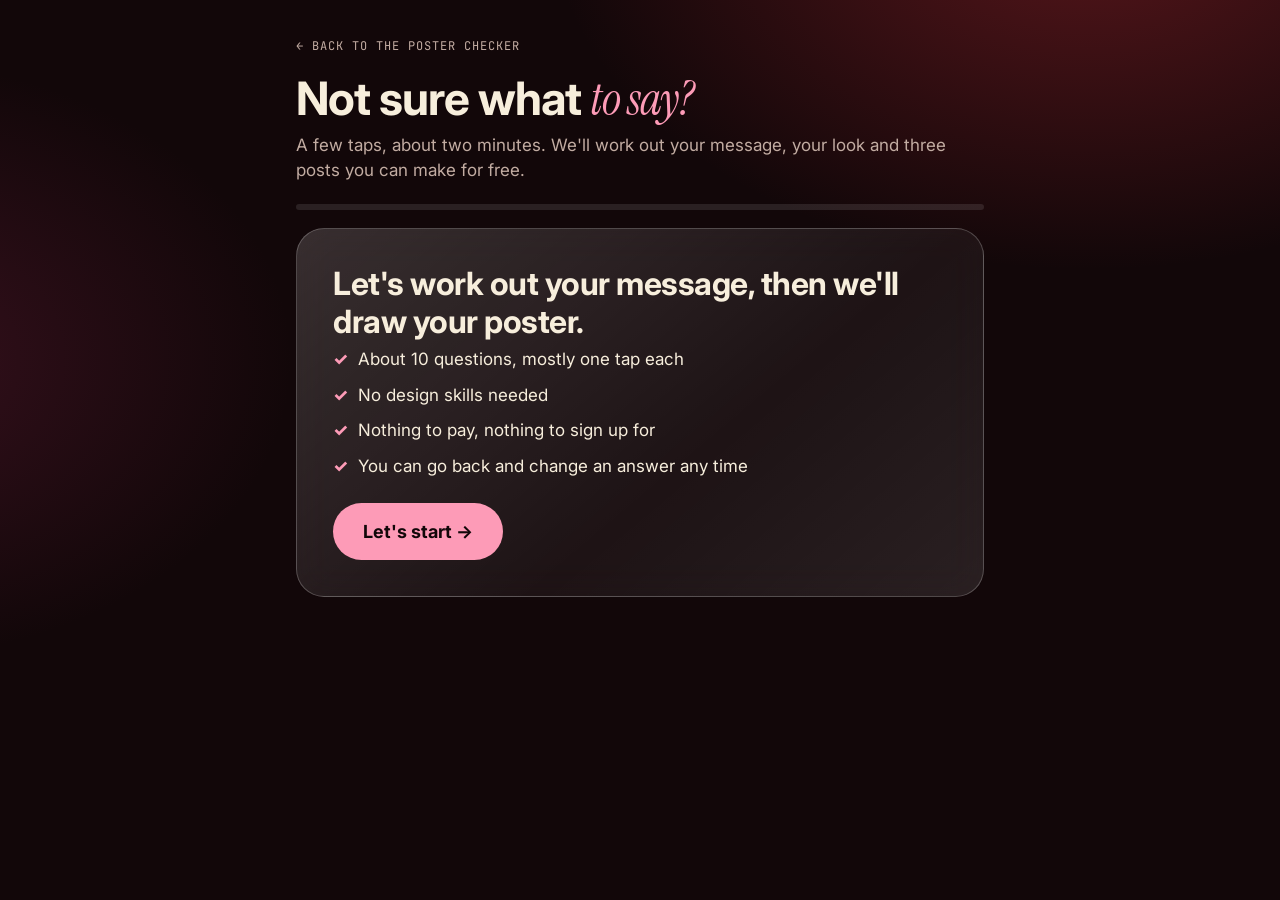
==== commit 4b12bb2e: "Bloom examples + works for any business" ====
--- a/frontend/brief.html
+++ b/frontend/brief.html
@@ -5,7 +5,7 @@
 <meta name="viewport" content="width=device-width, initial-scale=1">
 <title>Not sure what to say? · Saccade</title>
 <link rel="preconnect" href="https://fonts.googleapis.com">
-<link rel="stylesheet" href="https://fonts.googleapis.com/css2?family=Inter:wght@400;500;600;700;800&family=Instrument+Serif:ital@0;1&family=JetBrains+Mono:wght@500;700&display=swap">
+<link rel="stylesheet" href="https://fonts.googleapis.com/css2?family=Inter:wght@400;500;600;700;800&family=Instrument+Serif:ital@0;1&family=JetBrains+Mono:wght@500;700&family=Poppins:wght@600;800&family=Montserrat:wght@500;800&family=Fraunces:opsz,wght@9..144,600;9..144,800&display=swap">
 <style>
   /* Cherry Velvet, same as the rest of Saccade */
   :root {
@@ -112,6 +112,15 @@
   .linkish { font: inherit; font-size: 16px; background: none; border: 0; color: var(--accent); cursor: pointer; padding: 6px 0; text-decoration: underline; text-underline-offset: 3px; }
   .welcome ul { list-style: none; padding: 0; margin: 0 0 6px; display: grid; gap: 10px; font-size: 17px; }
   .welcome li::before { content: "✓"; color: var(--accent); font-weight: 800; margin-right: 10px; }
+  .drafts { display: grid; grid-template-columns: repeat(auto-fill, minmax(190px, 1fr)); gap: 16px; }
+  .draft { display: flex; flex-direction: column; gap: 8px; }
+  .draft canvas { width: 100%; height: auto; border-radius: 12px; box-shadow: 0 10px 30px rgba(0,0,0,0.45); background: #222; }
+  .draft b { font-size: 15px; }
+  .draft .why { font-size: 13.5px; color: var(--muted); line-height: 1.4; }
+  .draft .btns { display: flex; gap: 6px; flex-wrap: wrap; }
+  .draft .btns a, .draft .btns button { font: inherit; font-size: 13px; font-weight: 700; padding: 8px 12px; border-radius: 999px; text-decoration: none; cursor: pointer; }
+  .draft .btns a { background: var(--accent); color: var(--bg); border: 0; }
+  .draft .btns button { background: rgba(255,255,255,0.06); color: var(--ink); border: 1px solid var(--line); }
 </style>
 </head>
 <body>
@@ -140,9 +149,10 @@
 // Guess what kind of message the owner wants to promote.
 function classify(t) {
   const s = t.toLowerCase();
-  if (/(\d+\s?%|\boff\b|\bsale\b|discount|\bdeal\b|£|bogof|2[- ]?for[- ]?1|voucher|half price)/.test(s)) return 'offer';
+  if (/(\d+\s?%|\boff\b|\bsale\b|discount|\bdeal\b|£|bogof|2[- ]?for[- ]?1|voucher|half price|\bfree\b)/.test(s)) return 'offer';
+  if (/(\bcall\b|\bbook\b|booking|appointment|repair|\bfix|plumb|electric|clean|haircut|barber|salon|\bmot\b|garage|lesson|tutor|therapy|massage|delivery service|hiring|we are hiring)/.test(s)) return 'service';
   if (/(night|event|party|workshop|market|launch|opening|open mic|class|festival|gig|concert|tournament|meetup|social|show|live music)/.test(s)) return 'event';
-  if (/(menu|\bnew\b|flavou?r|collection|range|dish|product|batch|season|special|arrival|drink|bake|coffee|cake)/.test(s)) return 'product';
+  if (/(menu|\bnew\b|flavou?r|collection|range|dish|product|batch|season|special|arrival|drink|bake|coffee|cake|hand-?made|candle|jewel|print|clothing|soap|plant)/.test(s)) return 'product';
   return 'story';
 }
 
@@ -217,6 +227,11 @@
     { title: 'Made today', what: `A short clip or photo of it being made or prepared${A.special ? `, with "${A.special}" as the caption` : ''}.`, notice: 'The process' },
     { title: 'First reactions', what: 'Ask a customer what they think and post a photo with their one-line quote.', notice: 'The quote' }
   ];
+  else if (type === 'service') list = [
+    { title: 'Problem, then fix', what: `Start with the problem your customers have, in big text, then one line saying you fix it${A.book ? `, and "${A.book}" underneath` : ''}.`, notice: 'The problem you solve' },
+    { title: 'Before and after', what: 'Two photos side by side: before and after your work. One short caption, no paragraphs.', notice: 'The difference' },
+    { title: 'Book in one step', what: `Make how to book the biggest thing${A.book ? ` ("${A.book}")` : ''}, with your name and one line about what you do.`, notice: 'How to book' }
+  ];
   else list = [
     { title: 'Meet the maker', what: 'A friendly portrait of you or your team with one sentence about why you do this.', notice: 'Your face' },
     { title: 'Why we started', what: 'A photo of where it all began with a short caption in your own words.', notice: 'The first line of your story' },
@@ -264,6 +279,7 @@
   if (A.offerType === 'offer' && when) core += ' · ' + when.toLowerCase();
   if (A.offerType === 'event' && A.when) core += ' · ' + A.when;
   if (A.offerType === 'product' && A.special) core += ' · ' + A.special;
+  if (A.offerType === 'service' && A.book) core += ' · ' + A.book;
   return {
     core,
     notice: (A.offer || '').slice(0, 80),
@@ -308,8 +324,12 @@
   if (type === 'offer') return [{ id: 'when', kind: 'choice', text: 'When does it end?', options: ['This weekend', 'This week', 'This month', 'No end date'] }];
   if (type === 'event') return [{ id: 'when', kind: 'text', text: 'What day, time and place? One line is fine.', placeholder: 'e.g. Friday 8pm, 12 Elvet Bridge' }];
   if (type === 'product') return [{ id: 'special', kind: 'text', text: 'What makes it special, in your own words?', placeholder: 'e.g. baked fresh every morning' }];
+  if (type === 'service') return [{ id: 'book', kind: 'text', text: 'How do people book you? Phone, website or just walk in?', placeholder: 'e.g. call 0191 123 4567' }];
   return [];
 }
+
+// "What kind of message is this?" with our guess already ticked, so one tap confirms it
+const KINDS = { 'A deal or discount': 'offer', 'An event': 'event', 'Something new to buy': 'product', 'A service people can book': 'service', 'Our story, getting known': 'story' };
 
 // Decides what to ask next about the main message.
 async function resolveOffer(v, noMore) {
@@ -333,11 +353,20 @@
     });
     return;
   }
-  A.offerType = classify(A.offer);           // offer / event / product / story -> different follow-up
-  insertNext(...detailQs(A.offerType));
+  const guess = classify(A.offer);           // offer / event / product / service / story
+  insertNext({
+    id: 'kind', kind: 'choice', text: 'What kind of message is this?', suggest: Object.keys(KINDS).find(k => KINDS[k] === guess),
+    options: Object.keys(KINDS),
+    after: v => { A.offerType = KINDS[v]; insertNext(...detailQs(A.offerType)); }
+  });
 }
 
 const Q = {
+  name: {
+    id: 'name', kind: 'text',
+    text: "First, what's your business called?",
+    placeholder: 'e.g. Bloom Café'
+  },
   goal: {
     id: 'goal', kind: 'choice',
     text: 'What would help your business most in the next month?',
@@ -393,7 +422,7 @@
     }
   }
 };
-const BASE = [Q.goal, Q.offer, Q.audience, Q.why, Q.vibe, Q.assets, Q.budget, Q.channels];
+const BASE = [Q.name, Q.goal, Q.offer, Q.audience, Q.why, Q.vibe, Q.assets, Q.budget, Q.channels];
 
 /* =====================================================================
    3. ONE QUESTION PER SCREEN
@@ -444,7 +473,7 @@
   const card = el('section', 'card');
   if (note) card.appendChild(el('div', 'note', note));
   card.appendChild(el('h2', '', typeof q.text === 'function' ? q.text() : q.text));
-  const sub = q.kind === 'multi' ? (q.max ? `Tap up to ${q.max}, then press Next.` : 'Tap all that fit, then press Next.')
+  const sub = q.suggest ? 'We ticked our best guess. Tap it to confirm, or pick another.' : q.kind === 'multi' ? (q.max ? `Tap up to ${q.max}, then press Next.` : 'Tap all that fit, then press Next.')
             : q.kind === 'choice' ? 'Tap one.' : 'A few words is plenty.';
   card.appendChild(el('p', 'sub', sub));
 
@@ -453,7 +482,7 @@
     q.options.forEach(o => {
       const t = el('button', 'tile'); t.type = 'button';
       t.append(el('span', 'box'), el('span', '', o));
-      if (prev === o) t.classList.add('on');
+      if (prev === o || (prev === undefined && q.suggest === o)) { t.classList.add('on'); t.querySelector('.box').textContent = '✓'; }
       t.onclick = () => { tiles.querySelectorAll('.tile').forEach(x => x.classList.remove('on')); t.classList.add('on'); t.querySelector('.box').textContent = '✓'; setTimeout(() => answer(q, o), 260); };
       tiles.appendChild(t);
     });
@@ -511,6 +540,110 @@
   return f;
 }
 
+
+/* =====================================================================
+   5. POSTER DRAFTS: draw 3 real layouts from the brief, using composition
+   rules, so the owner gets a design proposal, not just advice.
+   ===================================================================== */
+const POSTER_FONTS = { Playful: 'Poppins', Bold: 'Poppins', Friendly: 'Poppins', Sleek: 'Montserrat', Modern: 'Montserrat', Premium: 'Montserrat', Cosy: 'Fraunces', Handmade: 'Fraunces', Serious: 'Fraunces', Calm: 'Montserrat' };
+const lum = hex => { const n = parseInt(hex.slice(1), 16); const c = [n >> 16, (n >> 8) & 255, n & 255].map(v => { v /= 255; return v <= 0.03928 ? v / 12.92 : ((v + 0.055) / 1.055) ** 2.4; }); return 0.2126 * c[0] + 0.7152 * c[1] + 0.0722 * c[2]; };
+const sat = hex => { const n = parseInt(hex.slice(1), 16), r = n >> 16, g = (n >> 8) & 255, b = n & 255, mx = Math.max(r, g, b), mn = Math.min(r, g, b); return mx ? (mx - mn) / mx : 0; };
+const ratio = (a, b) => { const x = lum(a), y = lum(b); return (Math.max(x, y) + 0.05) / (Math.min(x, y) + 0.05); };
+
+function posterColours(cols) {
+  const accent = [...cols].sort((a, b) => sat(b) - sat(a))[0] || '#AD2831';
+  const rest = cols.filter(c => c !== accent);
+  const lightest = [...cols].sort((a, b) => lum(b) - lum(a))[0];
+  const darkest = [...rest].sort((a, b) => lum(a) - lum(b))[0];
+  const light = lightest && lum(lightest) > 0.55 ? lightest : '#FFFBF4';    // the brief's own cream if it has one
+  const dark = darkest && lum(darkest) < 0.06 ? darkest : '#1A1214';
+  const on = bg => ratio(bg, dark) >= ratio(bg, light) ? dark : light;   // the most readable text colour
+  return { light, dark, accent, on };
+}
+// fit text into a box: biggest size that fits in up to maxLines lines
+function fitText(ctx, text, font, weight, maxW, maxH, maxLines, maxSize) {
+  for (let size = maxSize; size >= 18; size -= 4) {
+    ctx.font = `${weight} ${size}px "${font}"`;
+    const wordsArr = text.split(/\s+/), lines = []; let line = '';
+    for (const w of wordsArr) { const t = line ? line + ' ' + w : w; if (ctx.measureText(t).width <= maxW) line = t; else { if (line) lines.push(line); line = w; } }
+    if (line) lines.push(line);
+    const lh = size * 1.08;
+    if (lines.length <= maxLines && lines.every(l => ctx.measureText(l).width <= maxW) && lines.length * lh <= maxH) return { size, lines, lh };
+  }
+  ctx.font = `${weight} 18px "${font}"`; return { size: 18, lines: [text], lh: 20 };
+}
+function drawLines(ctx, fit, x, y, align) { ctx.textAlign = align; ctx.textBaseline = 'top'; fit.lines.forEach((l, i) => ctx.fillText(l, x, y + i * fit.lh)); return y + fit.lines.length * fit.lh; }
+function photoSpot(ctx, x, y, w, h, col) {
+  ctx.save(); ctx.strokeStyle = col; ctx.globalAlpha = 0.55; ctx.lineWidth = 4; ctx.setLineDash([18, 12]);
+  ctx.beginPath(); ctx.roundRect(x, y, w, h, 28); ctx.stroke(); ctx.setLineDash([]);
+  ctx.font = '600 44px Inter'; ctx.fillStyle = col; ctx.textAlign = 'center'; ctx.textBaseline = 'middle';
+  ctx.fillText('Your photo here', x + w / 2, y + h / 2); ctx.restore();
+}
+
+async function makeDrafts(A, b) {
+  const font = POSTER_FONTS[(A.vibe || [])[0]] || 'Poppins';
+  try { await Promise.all([document.fonts.load(`800 60px "${font}"`), document.fonts.load('600 30px Inter')]); } catch (e) {}
+  const C = posterColours(b.colours.length ? b.colours : ['#FD9BB7', '#640D14', '#F3E6BD']);
+  const msg = cap(A.offer || 'Your main message');
+  const extra = A.offerType === 'offer' && A.when && A.when !== 'No end date' ? A.when : A.offerType === 'event' ? (A.when || '') : A.offerType === 'product' ? (A.special || '') : A.offerType === 'service' ? (A.book || '') : '';
+  const name = (A.name || 'Your business').toUpperCase();
+  const W = 1080, H = 1350, out = [];
+
+  // 1) Message first: the offer fills the top third, so it's the first thing seen
+  {
+    const c = document.createElement('canvas'); c.width = W; c.height = H; const x = c.getContext('2d');
+    x.fillStyle = C.light; x.fillRect(0, 0, W, H);
+    x.fillStyle = C.accent; x.fillRect(0, 0, W, 560);
+    x.fillStyle = C.on(C.accent); const f = fitText(x, msg, font, 800, W - 160, 360, 3, 150);
+    const y0 = 80 + (360 - f.lines.length * f.lh) / 2, end = drawLines(x, f, 80, y0, 'left');
+    if (extra) { x.font = `600 60px "${font}"`; x.fillText(extra, 80, Math.min(end + 24, 470)); }
+    photoSpot(x, 80, 620, W - 160, 520, C.on(C.light));
+    x.fillStyle = C.on(C.light); x.font = '800 48px Inter'; x.textAlign = 'left'; x.textBaseline = 'alphabetic'; x.fillText(name, 80, H - 80);
+    out.push({ c, title: 'Message first', why: 'Your message takes the top third in a bold colour block. People read top-down, so it is seen first.', target: { x: 50, y: 21 } });
+  }
+  // 2) Centre stage: one big circle in the middle = one clear focal point
+  {
+    const c = document.createElement('canvas'); c.width = W; c.height = H; const x = c.getContext('2d');
+    x.fillStyle = C.dark; x.fillRect(0, 0, W, H);
+    x.fillStyle = C.accent; x.beginPath(); x.arc(W / 2, H * 0.47, 430, 0, Math.PI * 2); x.fill();
+    x.fillStyle = C.on(C.accent); const f = fitText(x, msg, font, 800, 640, 420, 4, 130);
+    const end = drawLines(x, f, W / 2, H * 0.47 - f.lines.length * f.lh / 2 - (extra ? 30 : 0), 'center');
+    if (extra) { x.font = `600 56px "${font}"`; x.fillText(extra, W / 2, end + 18); }
+    x.fillStyle = C.on(C.dark); x.font = '800 48px Inter'; x.textAlign = 'center'; x.textBaseline = 'alphabetic'; x.fillText(name, W / 2, H - 90);
+    out.push({ c, title: 'Centre stage', why: 'Eyes land near the middle first. One big circle there makes your message the only focal point.', target: { x: 50, y: 47 } });
+  }
+  // 3) Rule of thirds: message on the left third line, photo on the right, name bottom
+  {
+    const c = document.createElement('canvas'); c.width = W; c.height = H; const x = c.getContext('2d');
+    x.fillStyle = C.light; x.fillRect(0, 0, W, H);
+    photoSpot(x, 600, 80, 400, H - 260, C.on(C.light));
+    x.fillStyle = C.accent; x.fillRect(80, 380, 16, 420);
+    x.fillStyle = C.on(C.light); const f = fitText(x, msg, font, 800, 460, 420, 5, 110);
+    const end = drawLines(x, f, 130, 380, 'left');
+    if (extra) { x.fillStyle = C.accent; x.font = `700 54px "${font}"`; x.fillText(extra, 130, end + 22); }
+    x.fillStyle = C.on(C.light); x.font = '800 48px Inter'; x.textAlign = 'left'; x.textBaseline = 'alphabetic'; x.fillText(name, 80, H - 80);
+    out.push({ c, title: 'Rule of thirds', why: 'The message sits on the left third line, where designers put key points. The photo balances the right.', target: { x: 25, y: 38 } });
+  }
+  return out;
+}
+
+function draftsSection(A, b) {
+  const wrap = el('div', 'drafts');
+  makeDrafts(A, b).then(list => list.forEach(d => {
+    const box = el('div', 'draft');
+    box.append(d.c, el('b', '', d.title), el('div', 'why', d.why));
+    const btns = el('div', 'btns');
+    const check = el('a', '', 'Check with Saccade →'); check.href = './?draft#try';
+    check.onclick = () => {
+      try { sessionStorage.setItem('saccade:draft', JSON.stringify({ img: d.c.toDataURL('image/jpeg', 0.9), goal: (A.offer || '').slice(0, 60), x: d.target.x, y: d.target.y })); } catch (e) {}
+    };
+    const dl = el('button', '', 'Download'); dl.type = 'button';
+    dl.onclick = () => { const a = document.createElement('a'); a.download = 'poster-' + d.title.toLowerCase().replace(/\s+/g, '-') + '.png'; a.href = d.c.toDataURL('image/png'); a.click(); };
+    btns.append(check, dl); box.appendChild(btns); wrap.appendChild(box);
+  }));
+  return wrap;
+}
+
 /* =====================================================================
    4. SHOWING THE BRIEF
    ===================================================================== */
@@ -527,6 +660,8 @@
 
   const core = el('div', 'core'); core.appendChild(el('mark', '', b.core));
   section(card, 'What people should notice first', core);
+  section(card, 'Your poster drafts', draftsSection(A, b));
+  card.lastChild.before(el('div', 'notice', 'Three layouts made from your answers. Add your own photo, or check one straight away to see where eyes will go.'));
   section(card, 'Who it is for', el('div', '', b.audience + (b.different ? '. What makes you different: ' + b.different.toLowerCase() + '.' : '')));
   section(card, 'How it should sound', el('div', '', 'Tone: ' + b.tone + '. ' + b.voice));
 
@@ -575,9 +710,9 @@
   A = {}; queue = [...BASE]; history = []; note = '';
   topbar.hidden = true; setBar(0);
   const card = el('section', 'card welcome');
-  card.append(el('h2', '', "Let's work out what to put on your poster."));
+  card.append(el('h2', '', "Let's work out your message, then we'll draw your poster."));
   const ul = el('ul');
-  ['About 8 questions, mostly one tap each', 'No design skills needed', 'Nothing to pay, nothing to sign up for', 'You can go back and change an answer any time']
+  ['About 10 questions, mostly one tap each', 'No design skills needed', 'Nothing to pay, nothing to sign up for', 'You can go back and change an answer any time']
     .forEach(t => ul.appendChild(el('li', '', t)));
   const r = el('div', 'nextrow'); const b = el('button', 'nextbtn', "Let's start →"); b.type = 'button'; b.onclick = go; r.appendChild(b);
   card.append(ul, r);
